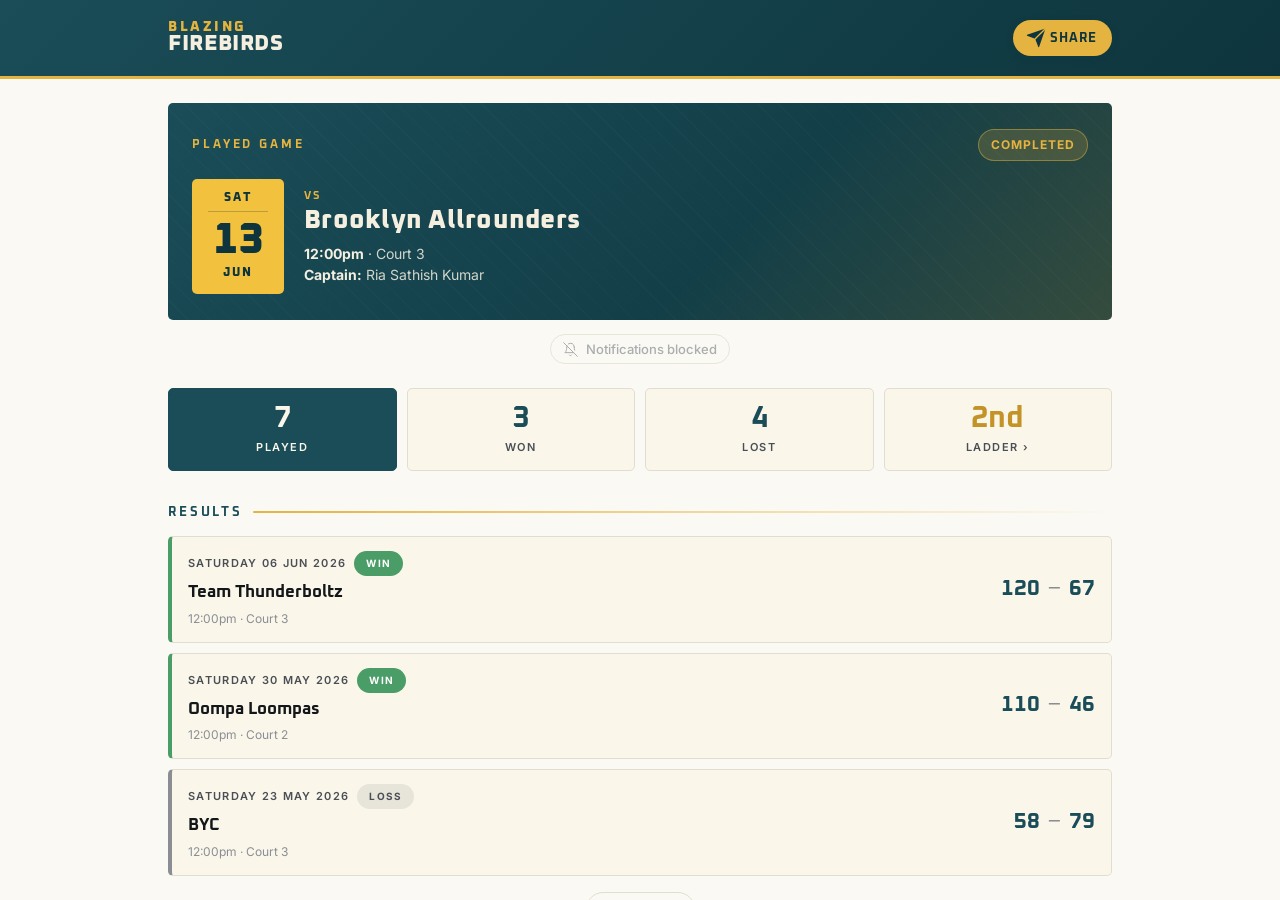
==== index.html @ e267acdd "Sync dashboard (2026-06-10 16:13 NZST)" ====
<!DOCTYPE html>
<html lang="en">
<head>
  <meta charset="UTF-8">
  <meta name="viewport" content="width=device-width, initial-scale=1, viewport-fit=cover">
  <meta name="robots" content="noindex, nofollow">
  <meta name="theme-color" content="#1A4D58">
  <title>Blazing Firebirds</title>

  <!-- PWA -->
  <link rel="manifest" href="manifest.webmanifest">
  <link rel="icon" type="image/svg+xml" href="icon.svg">
  <link rel="apple-touch-icon" href="icon.svg">
  <meta name="apple-mobile-web-app-capable" content="yes">
  <meta name="apple-mobile-web-app-status-bar-style" content="black-translucent">
  <meta name="apple-mobile-web-app-title" content="Firebirds">
  <meta name="mobile-web-app-capable" content="yes">

  <link rel="preconnect" href="https://fonts.googleapis.com">
  <link rel="preconnect" href="https://fonts.gstatic.com" crossorigin>
  <link href="https://fonts.googleapis.com/css2?family=Oxanium:wght@500;600;700;800&family=Inter:wght@400;500;600;700&display=swap" rel="stylesheet">
  <!-- Mark the installed standalone PWA before first paint so style.css can give
       the locked app-shell the full-screen height. Without this the shell stops
       at the iOS home-indicator inset and the body background paints a cream band
       there. iOS never matches @media(display-mode:standalone), so
       navigator.standalone is the reliable signal. -->
  <script>if(navigator.standalone===true||matchMedia('(display-mode: standalone)').matches){document.documentElement.classList.add('pwa-standalone');}</script>
  <link rel="stylesheet" href="style.css">
</head>
<body>
  <header class="header">
    <div class="header__inner">
      <a href="#" class="brand" aria-label="Blazing Firebirds home">
        <span class="brand-text" id="brand-text">
          <span class="brand-text__top">Blazing</span>
          <span class="brand-text__bottom">Firebirds</span>
        </span>
      </a>
      <button type="button" class="share-btn" id="share-btn" aria-label="Share this page" title="Share this page">
        <svg class="share-btn__icon" viewBox="0 0 24 24" aria-hidden="true">
          <path fill="currentColor" d="M14.536 21.686a.5.5 0 0 0 .937-.024l6.5-19a.496.496 0 0 0-.635-.635l-19 6.5a.5.5 0 0 0-.024.937l7.93 3.18a2 2 0 0 1 1.112 1.11z"/>
          <path class="share-btn__crease" d="m21.854 2.147-10.94 10.939"/>
        </svg>
        <span class="share-btn__label">Share</span>
      </button>
    </div>
  </header>

  <div class="scroll-pane">
    <main id="app" class="app">
      <div class="loading">Loading squad data…</div>
    </main>

    <footer class="footer">
      <div class="footer-updated" id="meta-strip" aria-live="polite"></div>
      <p>Data from <a href="https://hutt.spawtz.com/" target="_blank" rel="noopener">Hutt Indoor Sports</a> · Refreshes every 1 hour</p>
      <p class="footer-fineprint">Built by Brandon, Vernon's Dad (Blazing Firebirds). <span class="footer-long">Any feedback, please <a href="mailto:buzzofnz@gmail.com?subject=Blazing%20Firebirds%20App%20Feedback" target="_blank" rel="noopener">email me</a></span><span class="footer-short">Any feedback, please <a href="mailto:buzzofnz@gmail.com?subject=Blazing%20Firebirds%20App%20Feedback" target="_blank" rel="noopener">email me</a></span></p>
    </footer>
  </div>

  <script src="app.js"></script>
  <script>
    if ("serviceWorker" in navigator) {
      window.addEventListener("load", () => {
        navigator.serviceWorker.register("sw.js").catch(console.error);
      });
    }
  </script>
</body>
</html>
---- style.css ----
/* === Blazing Firebirds dashboard ===
   Palette from Vernon's kit: vibrant gold + deep petrol teal + cream.
*/

:root {
  --gold: #E5B340;
  --gold-bright: #F2C13E;
  --gold-deep: #C49327;
  --teal: #1A4D58;
  --teal-deep: #0E353D;
  --teal-soft: #2A6A77;
  --cream: #F5EFE0;
  --cream-warm: #FAF6EA;
  --paper: #FBF9F3;
  --ink: #14171A;
  --ink-soft: #4A4F56;
  --muted: #8A8E94;
  --line: #E1DDD0;
  --red: #C8392E;
  --green: #4A9D67;
  --shadow-sm: 0 1px 2px rgba(14, 53, 61, 0.06), 0 2px 6px rgba(14, 53, 61, 0.04);
  --shadow-md: 0 4px 12px rgba(14, 53, 61, 0.08), 0 12px 28px rgba(14, 53, 61, 0.06);
  --shadow-lg: 0 20px 50px rgba(14, 53, 61, 0.18);
  --radius: 5px;
  --radius-lg: 5px;

  --font-display: "Oxanium", system-ui, -apple-system, sans-serif;
  --font-body: "Inter", system-ui, -apple-system, "Segoe UI", Roboto, sans-serif;
}

* { box-sizing: border-box; }

html, body {
  margin: 0;
  padding: 0;
  height: 100%;
  background: var(--paper);
  color: var(--ink);
  font-family: var(--font-body);
  font-size: 16px;
  line-height: 1.5;
  -webkit-font-smoothing: antialiased;
  text-rendering: optimizeLegibility;
}

/* App-shell: lock the document so it never scrolls or rubber-bands as a whole
   (which is what exposed the background band above the static header / below
   the footer). The header is a fixed flex item; all content lives in
   .scroll-pane, which is the single scroller and bounces nicely at its own
   edges — revealing its own cream background, so nothing peeks past the
   header/footer. Applies to the website, the installed PWA, and the native
   app alike. */
body {
  display: flex;
  flex-direction: column;
  /* Height of the locked app-shell. The two surfaces need DIFFERENT heights and
     no single viewport unit satisfies both — verified on a real iOS standalone
     PWA *and* mobile Safari in the iOS simulator:
       • mobile Safari — the document never scrolls (overflow:hidden), so the
         bottom toolbar never collapses. 100vh/100lvh resolve to the LARGE
         (toolbar-hidden) height and strand the footer behind the toolbar; 100dvh
         is the visible height, so content ends at the toolbar's top edge.
       • installed standalone PWA — a viewport unit (dvh/svh) stops at the
         home-indicator inset, ~34px SHORT of the physical screen. The body then
         paints its OWN background in that uncovered strip → a cream band pinned
         to the bottom that content scrolls under ("the block the same colour as
         the background"). 100vh = the full screen, so content covers the strip
         and the footer's safe-area padding keeps its text above the indicator
         (see the html.pwa-standalone rule below).
     So: 100dvh in a browser, 100vh in the installed PWA. iOS never matches
     @media(display-mode:standalone), so the PWA case is gated by a class a tiny
     <head> script adds from navigator.standalone. height:100% (html,body above)
     is the pre-dvh fallback. */
  height: 100dvh;
  overflow: hidden;
}

/* Installed standalone PWA only: fill the full physical screen so the body's
   background can't paint a band in the home-indicator strip. See body comment. */
html.pwa-standalone body { height: 100vh; }

.scroll-pane {
  flex: 1 1 auto;
  /* Force the flex scroller's minimum size to 0 so it shrinks to the available
     space and scrolls internally. Without this, iOS Safari/WKWebView treats the
     default min-height:auto as min-content, expands the pane to its full content
     height, and body's overflow:hidden clips everything below the fold — exposing
     the cream body background as a "solid block" at the bottom that content
     appears to scroll behind. Desktop Chromium already behaves as if this is 0
     (the overflow→auto-min-0 rule); iOS is inconsistent, so we set it explicitly. */
  min-height: 0;
  overflow-y: auto;
  -webkit-overflow-scrolling: touch;
  background: var(--paper);
}

/* Disable iOS double-tap-to-zoom. Applied to every element because iOS Safari
   doesn't reliably inherit touch-action from html/body — it has to live on
   the element actually being tapped. Pinch-zoom still works. */
*,
*::before,
*::after {
  touch-action: manipulation;
}

a {
  color: inherit;
  text-decoration: none;
}

/* --- Header ---------------------------------------------------------- */

.header {
  flex: 0 0 auto;
  z-index: 10;
  background: linear-gradient(135deg, var(--teal) 0%, var(--teal-deep) 100%);
  color: var(--cream);
  padding: 20px 0;
  /* Extend the teal background up under the iOS status bar / notch when
     installed as a PWA. env() falls back to 0 on browsers that don't
     report a safe area. The horizontal content gutter lives on .header__inner
     so the brand + meta align with the centred .app column; only the notch
     safe-area inset sits on the bar itself. */
  padding-top: calc(20px + env(safe-area-inset-top));
  padding-left: env(safe-area-inset-left);
  padding-right: env(safe-area-inset-right);
  border-bottom: 3px solid var(--gold);
}

/* Constrain the header's content to the same centred column as .app (max-width
   980px + matching 18px gutter) so the brand and meta strip line up vertically
   with the page content instead of stretching to the browser edges. The teal
   bar itself still spans full width. */
.header__inner {
  max-width: 980px;
  margin: 0 auto;
  padding: 0 18px;
  display: flex;
  align-items: center;
  justify-content: space-between;
  gap: 16px;
}

.brand {
  display: flex;
  align-items: center;
  gap: 0;
  color: var(--cream);
  transition: opacity 0.2s ease;
}
.brand:hover { opacity: 0.85; }
/* When the banner has no home target (the leaderboard), it's plain text — drop
   the link affordance. */
.brand--static { cursor: default; }
.brand--static:hover { opacity: 1; }

.brand-text {
  display: flex;
  flex-direction: column;
  line-height: 0.95;
  font-family: var(--font-display);
  font-weight: 800;
  letter-spacing: 0.04em;
}
.brand-text__top {
  font-size: 14px;
  color: var(--gold);
  text-transform: uppercase;
  letter-spacing: 0.18em;
}
.brand-text__bottom {
  font-size: 22px;
  color: var(--cream);
  text-transform: uppercase;
}

/* Site-wide share button — shares whatever page you're currently on. A labelled
   pill (icon + "SHARE") with a solid gold fill + dark teal text/icon so it reads
   unmistakably as a button to tap, standing out against the teal header. */
.share-btn {
  display: inline-flex;
  align-items: center;
  justify-content: center;
  gap: 3px;
  height: 36px;
  flex: 0 0 auto;
  padding: 0 15px 0 12px;
  border-radius: 999px;
  background: var(--gold);
  border: none;
  color: var(--teal-deep);
  font-family: var(--font-display);
  font-size: 13px;
  font-weight: 700;
  text-transform: uppercase;
  letter-spacing: 0.08em;
  cursor: pointer;
  box-shadow: 0 2px 6px rgba(14, 53, 61, 0.28);
  transition: background 0.15s ease, transform 0.1s ease;
  -webkit-tap-highlight-color: transparent;
}
.share-btn:hover { background: var(--gold-bright); }
.share-btn:active { transform: scale(0.96); }
.share-btn:focus-visible { outline: 2px solid var(--cream); outline-offset: 2px; }
.share-btn__icon { width: 22px; height: 22px; flex: 0 0 auto; }
/* The fold crease is the button's gold background showing through the dark plane. */
.share-btn__crease { fill: none; stroke: var(--gold); stroke-width: 1.5; stroke-linecap: round; }
.share-btn__label { line-height: 1; }

/* Transient "Link copied" toast — only used as the Web Share fallback. */
.share-toast {
  position: fixed;
  left: 50%;
  bottom: calc(28px + env(safe-area-inset-bottom));
  transform: translate(-50%, 8px);
  background: var(--teal-deep);
  color: var(--cream);
  font-size: 13px;
  font-weight: 600;
  padding: 9px 16px;
  border-radius: 999px;
  box-shadow: var(--shadow-md);
  opacity: 0;
  pointer-events: none;
  transition: opacity 0.2s ease, transform 0.2s ease;
  z-index: 100;
}
.share-toast--show {
  opacity: 1;
  transform: translate(-50%, 0);
}

/* Offline pill shown inside the footer "updated" line — muted on the light
   footer background (not the cream-on-teal of the old header position). */
.meta-pill {
  display: inline-flex;
  align-items: center;
  gap: 5px;
  padding: 3px 10px 3px 9px;
  border-radius: 999px;
  background: transparent;
  border: 1px solid var(--line);
  color: var(--ink-soft);
  font-size: 12px;
  font-weight: 600;
  letter-spacing: 0.04em;
  line-height: 1;
}
.meta-pill__icon { width: 12px; height: 12px; }

/* --- Main / app shell ----------------------------------------------- */

.app {
  max-width: 980px;
  margin: 0 auto;
  padding: 24px 18px 24px;
}

.loading {
  text-align: center;
  padding: 80px 0;
  color: var(--muted);
}

/* --- Section heading ------------------------------------------------ */

.section {
  margin-top: 32px;
}

.section-title {
  font-family: var(--font-display);
  font-size: 13px;
  font-weight: 700;
  letter-spacing: 0.22em;
  text-transform: uppercase;
  color: var(--teal);
  margin: 0 0 14px;
  display: flex;
  align-items: center;
  gap: 10px;
}
.section-title::after {
  content: "";
  flex: 1;
  height: 2px;
  background: linear-gradient(90deg, var(--gold) 0%, transparent 100%);
  border-radius: 2px;
}

/* --- Next-game hero ------------------------------------------------- */

.hero-link {
  display: block;
  text-decoration: none;
  color: inherit;
  border-radius: var(--radius-lg);
  transition: transform 0.15s ease, box-shadow 0.15s ease;
}
.hero-link:hover {
  transform: translateY(-1px);
  box-shadow: var(--shadow-md);
}
.hero {
  background: linear-gradient(135deg, var(--teal) 0%, var(--teal-deep) 100%);
  color: var(--cream);
  border-radius: var(--radius-lg);
  padding: 26px 24px;
  position: relative;
  overflow: hidden;
}
.upcoming-shell {
  padding: 32px 24px;
  background: var(--cream-warm);
  border: 1px dashed var(--line);
  border-radius: var(--radius);
  text-align: center;
}
.lineup-card {
  display: flex;
  flex-wrap: wrap;
  gap: 18px;
  padding: 14px 18px;
  margin-bottom: 22px;
  background: var(--paper);
  border: 1px solid var(--line);
  border-radius: var(--radius);
}
/* flex-basis sets the column's natural width before sharing remaining space.
 * When 3 cols × 140px + 2 × 18px gap (~456px) won't fit, the last column
 * wraps to a new line — each subsequent narrower viewport step wraps another
 * column down. */
.lineup-card > div {
  flex: 1 1 140px;
  min-width: 0;
}
.lineup-card__label {
  font-size: 10px;
  text-transform: uppercase;
  letter-spacing: 0.14em;
  color: var(--muted);
  font-weight: 700;
  margin-bottom: 4px;
}
.lineup-card__names {
  font-size: 14px;
  color: var(--ink-soft);
}
.upcoming-shell__hint {
  margin: 0;
  color: var(--muted);
  font-size: 14px;
  font-style: italic;
}
.hero::before {
  content: "";
  position: absolute;
  inset: 0;
  background-image:
    linear-gradient(135deg, transparent 60%, rgba(229, 179, 64, 0.18) 100%),
    repeating-linear-gradient(45deg, transparent 0 14px, rgba(245, 239, 224, 0.02) 14px 15px);
  pointer-events: none;
}
.hero__label {
  font-family: var(--font-display);
  font-size: 12px;
  letter-spacing: 0.24em;
  color: var(--gold);
  text-transform: uppercase;
  font-weight: 700;
  position: relative;
}
.hero__date {
  font-family: var(--font-display);
  font-size: 30px;
  font-weight: 700;
  line-height: 1.1;
  margin-bottom: 4px;
  position: relative;
}

/* New asymmetric layout: gold date-tile on the left, opponent + meta on the right */
.hero__topbar {
  display: flex;
  justify-content: space-between;
  align-items: center;
  margin-bottom: 18px;
  position: relative;
}
.hero__pill {
  background: rgba(229, 179, 64, 0.18);
  border: 1px solid rgba(229, 179, 64, 0.45);
  border-radius: 999px;
  padding: 6px 12px;
  font-size: 12px;
  font-weight: 700;
  color: var(--gold);
  letter-spacing: 0.08em;
  text-transform: uppercase;
  white-space: nowrap;
}

/* Active game: solid gold pill with dark text (vs the translucent countdown pill). */
.hero__pill--live {
  background: var(--gold);
  border-color: var(--gold);
  color: var(--ink);
}
.hero__body {
  display: flex;
  align-items: center;
  gap: 20px;
  position: relative;
}
.hero__tile {
  background: var(--gold-bright);
  color: var(--teal-deep);
  border-radius: 5px;
  padding: 10px 16px 12px;
  text-align: center;
  min-width: 92px;
  flex-shrink: 0;
}
.hero__tile-day {
  font-family: var(--font-display);
  font-size: 12px;
  font-weight: 800;
  letter-spacing: 0.18em;
  text-transform: uppercase;
  border-bottom: 1px solid rgba(14, 53, 61, 0.25);
  padding-bottom: 4px;
  margin-bottom: 6px;
}
.hero__tile-num {
  font-family: var(--font-display);
  font-size: 44px;
  font-weight: 800;
  line-height: 1;
}
.hero__tile-mon {
  font-family: var(--font-display);
  font-size: 12px;
  font-weight: 800;
  letter-spacing: 0.18em;
  text-transform: uppercase;
  margin-top: 2px;
}
.hero__info {
  flex: 1;
  min-width: 0;
}
.hero__vs {
  font-family: var(--font-display);
  font-size: 11px;
  font-weight: 700;
  color: var(--gold);
  letter-spacing: 0.22em;
  text-transform: uppercase;
  margin-bottom: 2px;
}
.hero__opp {
  font-family: var(--font-display);
  font-size: 26px;
  font-weight: 800;
  color: var(--cream);
  line-height: 1.1;
  letter-spacing: 0.01em;
  margin-bottom: 8px;
  overflow-wrap: anywhere;
}
.hero__when {
  font-size: 14px;
  color: rgba(245, 239, 224, 0.85);
}
.hero__when strong {
  color: var(--cream);
  font-weight: 700;
}

.hero--empty {
  background: linear-gradient(135deg, #2C3036 0%, #1A1D22 100%);
  color: var(--cream);
  text-align: center;
  padding: 36px 24px;
}
.hero--empty .hero__label { color: var(--muted); }
.hero--empty p { margin: 6px 0 0; color: rgba(245, 239, 224, 0.7); font-size: 14px; }

/* --- Chip row (install + notify, side-by-side on desktop) ---------- */

.chip-row {
  display: flex;
  flex-direction: row;
  justify-content: center;
  align-items: center;
  flex-wrap: wrap;
  gap: 12px;
  margin-top: 14px;
}
.chip-row:empty { display: none; }
.chip-row > .install-chip,
.chip-row > .notify-chip { margin: 0; }

/* --- Notify chip ---------------------------------------------------- */

.notify-chip {
  display: flex;
  align-items: center;
  gap: 8px;
  width: fit-content;
  margin: 12px auto 0;
  padding: 6px 12px;
  background: transparent;
  border: 1px solid var(--line);
  border-radius: 999px;
  font-family: var(--font-body);
  font-size: 13px;
  font-weight: 500;
  color: var(--ink-soft);
  cursor: pointer;
  transition: color 120ms ease, border-color 120ms ease;
  -webkit-tap-highlight-color: transparent;
}
.notify-chip:hover:not(:disabled) {
  color: var(--teal-deep);
  border-color: var(--teal-soft);
}
.notify-chip:disabled { cursor: default; opacity: 0.7; }
.notify-chip[data-state="denied"] { cursor: default; color: var(--muted); }

.notify-chip__icon { display: inline-flex; line-height: 0; }
.notify-chip__icon svg { width: 15px; height: 15px; }
.notify-chip__bell--on { display: none; }
.notify-chip__bell--off { display: block; }
.notify-chip[data-state="on"] .notify-chip__bell--on { display: block; }
.notify-chip[data-state="on"] .notify-chip__bell--off { display: none; }

/* --- Install chip --------------------------------------------------- */

.install-chip {
  display: flex;
  align-items: center;
  gap: 8px;
  width: fit-content;
  margin: 14px auto 0;
  padding: 6px 14px;
  background: var(--teal-deep);
  border: 1px solid var(--teal-deep);
  border-radius: 999px;
  font-family: var(--font-body);
  font-size: 13px;
  font-weight: 600;
  color: var(--cream-warm);
  cursor: pointer;
  transition: transform 120ms ease, box-shadow 120ms ease, background 120ms ease;
  -webkit-tap-highlight-color: transparent;
}
.install-chip:hover:not(:disabled) {
  background: #163e47;
  box-shadow: 0 4px 12px rgba(26, 77, 88, 0.25);
}
.install-chip:active { transform: translateY(1px); }
.install-chip[hidden] { display: none; }
.install-chip__icon { display: inline-flex; line-height: 0; }
.install-chip__icon svg { width: 15px; height: 15px; }

/* --- Install overlay (iOS instructions) ----------------------------- */

/* Background scroll lock is applied via inline body styles in
   showIOSInstallOverlay() — see the comment there for why we sidestep
   the class-based approach. */

.install-overlay {
  position: fixed;
  inset: 0;
  z-index: 100;
  display: flex;
  align-items: center;
  justify-content: center;
  padding: 24px;
  animation: install-overlay-in 180ms ease-out;
}
@keyframes install-overlay-in {
  from { opacity: 0; }
  to   { opacity: 1; }
}
.install-overlay__backdrop {
  position: absolute;
  inset: 0;
  background: rgba(11, 36, 42, 0.62);
  backdrop-filter: blur(2px);
  -webkit-backdrop-filter: blur(2px);
}
.install-overlay__card {
  position: relative;
  width: min(380px, 100%);
  background: var(--cream-warm);
  color: var(--ink);
  border-radius: 14px;
  padding: 22px 22px 24px;
  box-shadow: 0 20px 50px rgba(11, 36, 42, 0.4);
  animation: install-card-in 220ms cubic-bezier(0.2, 0.9, 0.3, 1.1);
}
@keyframes install-card-in {
  from { transform: translateY(12px) scale(0.97); opacity: 0; }
  to   { transform: translateY(0)    scale(1);    opacity: 1; }
}
.install-overlay__close {
  position: absolute;
  top: 8px;
  right: 10px;
  width: 32px;
  height: 32px;
  background: transparent;
  border: 0;
  font-size: 24px;
  line-height: 1;
  color: var(--ink-soft);
  cursor: pointer;
  border-radius: 999px;
  -webkit-tap-highlight-color: transparent;
}
.install-overlay__close:hover { color: var(--ink); }
.install-overlay__title {
  margin: 2px 0 6px;
  font-family: var(--font-display, var(--font-body));
  font-size: 19px;
  font-weight: 700;
  color: var(--teal-deep);
}
.install-overlay__sub {
  margin: 0 0 14px;
  font-size: 13px;
  color: var(--ink-soft);
  line-height: 1.45;
}
.install-overlay__steps {
  list-style: none;
  margin: 0;
  padding: 0;
}
.install-overlay__steps li {
  display: flex;
  align-items: flex-start;
  gap: 10px;
  padding: 8px 0;
  font-size: 14px;
  line-height: 1.5;
}
.install-overlay__num {
  flex-shrink: 0;
  width: 22px;
  height: 22px;
  margin-top: 1px;
  display: inline-flex;
  align-items: center;
  justify-content: center;
  border-radius: 999px;
  background: var(--teal-deep);
  color: var(--cream-warm);
  font-size: 12px;
  font-weight: 700;
}
.install-overlay__inline-icon {
  display: inline-flex;
  vertical-align: middle;
  align-items: center;
  justify-content: center;
  width: 22px;
  height: 22px;
  margin: 0 2px;
  border-radius: 5px;
  background: rgba(26, 77, 88, 0.08);
  color: var(--teal-deep);
  line-height: 0;
}
.install-overlay__inline-icon svg { width: 14px; height: 14px; }
.install-overlay__note {
  margin: 14px 0 0;
  padding: 10px 12px;
  background: rgba(26, 77, 88, 0.06);
  border-radius: 8px;
  font-size: 12.5px;
  line-height: 1.5;
  color: var(--ink-soft);
}
.install-overlay__note-line { display: block; }
.install-overlay__note-line + .install-overlay__note-line { margin-top: 6px; }

/* --- Record strip --------------------------------------------------- */

.record {
  display: grid;
  grid-template-columns: repeat(4, 1fr);
  gap: 10px;
  margin-top: 24px;
}
.record__cell {
  background: var(--cream-warm);
  border: 1px solid var(--line);
  border-radius: var(--radius);
  padding: 14px 12px;
  text-align: center;
  font: inherit;
  color: inherit;
}
button.record__cell {
  cursor: pointer;
  -webkit-tap-highlight-color: transparent;
  transition: background 160ms ease, border-color 160ms ease, transform 120ms ease;
}
button.record__cell:hover:not([data-active="true"]) {
  border-color: var(--teal-soft);
}
button.record__cell:active {
  transform: translateY(1px);
}
button.record__cell[data-active="true"] {
  background: var(--teal);
  border-color: var(--teal);
}
button.record__cell[data-active="true"] .record__num,
button.record__cell[data-active="true"] .record__label {
  color: var(--cream-warm);
}
.record__num, .record__label {
  transition: color 160ms ease;
}
.record__cell--static {
  background: var(--paper);
}
.record__num {
  font-family: var(--font-display);
  font-size: 30px;
  font-weight: 700;
  line-height: 1;
  color: var(--teal);
  font-variant-numeric: tabular-nums;
}
.record__label {
  margin-top: 6px;
  font-size: 11px;
  text-transform: uppercase;
  letter-spacing: 0.14em;
  color: var(--ink-soft);
  font-weight: 600;
}
.record__sub {
  margin-top: 2px;
  font-size: 11px;
  color: var(--muted);
}

/* --- Results cards -------------------------------------------------- */

.results {
  display: grid;
  gap: 10px;
}
.result-card {
  background: var(--cream-warm);
  border: 1px solid var(--line);
  border-left: 4px solid var(--muted);
  border-radius: var(--radius);
  padding: 14px 16px;
  display: grid;
  grid-template-columns: 1fr auto;
  gap: 12px;
  cursor: pointer;
  transition: transform 0.15s ease, box-shadow 0.15s ease;
}
.result-card:hover {
  transform: translateY(-1px);
  box-shadow: var(--shadow-md);
}
.result-card--win { border-left-color: var(--green); }
.result-card--loss { border-left-color: var(--muted); }
.result-card--upcoming { border-left-color: var(--gold); background: #FFF8E7; }

.result-card__date {
  font-size: 11px;
  color: var(--ink-soft);
  text-transform: uppercase;
  letter-spacing: 0.12em;
  font-weight: 600;
}
.result-card__opp {
  font-family: var(--font-display);
  font-weight: 700;
  font-size: 17px;
  color: var(--ink);
  margin-top: 4px;
}
.result-card__meta {
  margin-top: 4px;
  font-size: 12px;
  color: var(--muted);
}
.result-card__score {
  font-family: var(--font-display);
  font-size: 22px;
  font-weight: 700;
  color: var(--teal);
  font-variant-numeric: tabular-nums;
  align-self: center;
  text-align: right;
}
.result-card__score--us { color: var(--teal); }
.result-card__score small { font-size: 12px; color: var(--muted); }
.result-card__score-sep {
  color: var(--muted);
  font-weight: 400;
  margin: 0 8px;
}

.show-more-btn {
  justify-self: center;
  margin-top: 6px;
  padding: 8px 18px;
  background: transparent;
  border: 1px solid var(--line);
  border-radius: 999px;
  font-family: var(--font-body);
  font-size: 13px;
  font-weight: 600;
  color: var(--ink-soft);
  cursor: pointer;
  transition: color 120ms ease, border-color 120ms ease;
  -webkit-tap-highlight-color: transparent;
}
.show-more-btn:hover {
  color: var(--teal-deep);
  border-color: var(--teal-soft);
}
.show-more-btn:active { transform: translateY(1px); }

.badge {
  display: inline-block;
  font-size: 10px;
  font-weight: 700;
  text-transform: uppercase;
  letter-spacing: 0.12em;
  padding: 5px 12px;
  border-radius: 999px;
  margin-left: 8px;
  vertical-align: middle;
}
.detail-header__name .badge {
  padding: 9px 18px 7px;
  font-size: 11px;
  margin-left: 12px;
  line-height: 1;
}
.badge--win { background: var(--green); color: #fff; }
.badge--loss { background: #E7E4DA; color: var(--ink-soft); }
.badge--upcoming { background: var(--gold); color: var(--teal-deep); }
/* Neutral metadata chip (e.g. "Not in Div") — a calm outline so it reads as a
   qualifier beside the Win/Loss verdict, never as a result of its own. */
.badge--neutral {
  background: transparent;
  color: var(--muted);
  border: 1px solid var(--line);
  padding: 4px 11px;
  font-weight: 600;
}

/* --- Squad / player grid ------------------------------------------- */

.squad {
  display: grid;
  grid-template-columns: repeat(auto-fill, minmax(160px, 1fr));
  gap: 12px;
}
.player-card {
  background: var(--cream-warm);
  border: 1px solid var(--line);
  border-radius: var(--radius);
  padding: 16px 14px;
  cursor: pointer;
  display: flex;
  flex-direction: column;
  gap: 10px;
  transition: transform 0.15s ease, box-shadow 0.15s ease, border-color 0.15s ease;
  position: relative;
  overflow: hidden;
}
.player-card:hover {
  transform: translateY(-2px);
  box-shadow: var(--shadow-md);
  border-color: var(--gold);
}
.player-card__avatar {
  width: 48px;
  height: 48px;
  border-radius: 50%;
  background: var(--gold-bright);
  color: var(--teal-deep);
  display: flex;
  align-items: center;
  justify-content: center;
  font-family: var(--font-display);
  font-size: 20px;
  font-weight: 800;
  letter-spacing: 0.01em;
}
.player-card--standin .player-card__avatar {
  background: #A8AAB0;
  color: var(--cream);
  font-size: 16px;
}
.player-card__tag {
  display: inline-block;
  font-family: var(--font-body);
  font-size: 9px;
  font-weight: 600;
  text-transform: uppercase;
  letter-spacing: 0.1em;
  color: var(--muted);
  background: var(--cream);
  padding: 1px 6px;
  border-radius: 999px;
  margin-left: 4px;
  vertical-align: middle;
}
.player-card__name {
  font-family: var(--font-display);
  font-weight: 700;
  font-size: 15px;
  color: var(--ink);
  line-height: 1.15;
}
.player-card__stats {
  display: flex;
  gap: 14px;
  font-size: 12px;
  color: var(--ink-soft);
}
.player-card__stat { display: flex; flex-direction: column; gap: 1px; }
.player-card__stat strong {
  font-family: var(--font-display);
  font-size: 17px;
  color: var(--teal);
  font-variant-numeric: tabular-nums;
  font-weight: 700;
}
.player-card__stat span {
  font-size: 10px;
  text-transform: uppercase;
  letter-spacing: 0.1em;
  color: var(--muted);
}

/* --- Match-page top section (score card + Player of the Day) ------- */

/* Wraps the match-summary and the optional .potd-card. Stacks on mobile
 * (single column) and splits 50/50 on tablet+ with a gap between. When
 * there's no POTD for this game, .match-summary is the lone child and
 * naturally fills the row. */
.match-top {
  display: flex;
  flex-direction: column;
  gap: 16px;
  margin-bottom: 22px;
}
.match-top > .match-summary,
.match-top > .potd-card {
  margin: 0;
}
@media (min-width: 768px) {
  .match-top {
    flex-direction: row;
    align-items: stretch;
  }
  .match-top > * {
    min-width: 0;
  }
  .match-top > .match-summary { flex: 3 1 0; }  /* 60% */
  .match-top > .potd-card     { flex: 2 1 0; }  /* 40% */
}

/* --- Player of the Day card (match page) --------------------------- */

.potd-card {
  display: block;
  background: var(--cream-warm);
  border: 1px solid var(--line);
  border-radius: var(--radius);
  padding: 14px 16px 16px;
  margin: 0 0 22px;
  cursor: pointer;
  position: relative;
  overflow: hidden;
  transition: transform 0.15s ease, box-shadow 0.15s ease, border-color 0.15s ease;
}
.potd-card::before {
  content: "";
  position: absolute;
  left: 0;
  top: 0;
  bottom: 0;
  width: 4px;
  background: linear-gradient(180deg, var(--gold-bright) 0%, var(--gold-deep) 100%);
}
.potd-card:hover {
  transform: translateY(-2px);
  box-shadow: var(--shadow-md);
  border-color: var(--gold);
}
.potd-card__badge {
  font-family: var(--font-display);
  font-size: 10px;
  font-weight: 800;
  letter-spacing: 0.14em;
  text-transform: uppercase;
  color: var(--gold-deep);
  margin-bottom: 15px;
}
.potd-card__body {
  display: flex;
  align-items: flex-start;
  gap: 14px;
}
.potd-card__avatar {
  width: 56px;
  height: 56px;
  flex: 0 0 56px;
  border-radius: 50%;
  background: var(--gold-bright);
  color: var(--teal-deep);
  display: flex;
  align-items: center;
  justify-content: center;
  font-family: var(--font-display);
  font-size: 20px;
  font-weight: 800;
  letter-spacing: 0.01em;
}
.potd-card__info {
  flex: 1 1 auto;
  min-width: 0;
}
.potd-card__name {
  font-family: var(--font-display);
  font-weight: 700;
  font-size: 17px;
  color: var(--ink);
  line-height: 1.15;
  margin-bottom: 10px;
}
.potd-card__group {
  margin-top: 12px;
}
.potd-card__group-label {
  font-family: var(--font-display);
  font-size: 10px;
  font-weight: 700;
  letter-spacing: 0.12em;
  text-transform: uppercase;
  color: var(--gold-deep);
  margin-bottom: 4px;
}
.potd-card__stats {
  display: grid;
  grid-template-columns: repeat(3, minmax(0, 1fr));
  gap: 8px;
}
.potd-card__stat {
  display: flex;
  flex-direction: column;
  gap: 1px;
  min-width: 0;
}
.potd-card__stat strong {
  font-family: var(--font-display);
  font-size: 16px;
  color: var(--teal);
  font-variant-numeric: tabular-nums;
  font-weight: 700;
  line-height: 1.1;
}
.potd-card__stat span {
  font-size: 10px;
  text-transform: uppercase;
  letter-spacing: 0.1em;
  color: var(--muted);
}

/* Match-by-match table: pin the Date column to a width that just fits
 * 'Saturday DD Mon YYYY' so the trophy sits visually balanced between Date
 * text and Opponent text instead of being shoved right by an over-wide
 * Date column. `.table` uses table-layout: fixed, so columns honour their
 * declared widths literally — 1%-shrink-to-content doesn't work here. */
.date-col {
  width: 95px;
  white-space: nowrap;
}
@media (max-width: 480px) {
  .date-col { width: 78px; }
}
/* Centre the numeric stat columns (Runs / Wickets / Given) on the per-player
 * match-by-match table. Other tables (match page batting/bowling) keep the
 * default right-aligned .num treatment. */
.table--player-matches .num,
.table--player-matches .num-h {
  text-align: center;
}
/* Trophy mark in the per-player match-by-match table */
.potd-cell,
.potd-h {
  text-align: center;
  width: 50px;
  padding-left: 0;
  padding-right: 0;
  white-space: nowrap;
  overflow: visible;
}
.trophy {
  width: 25px;
  height: 25px;
  color: #c49327;
  display: inline-block;
  vertical-align: middle;
}

/* --- Drill-down views (player, match) ------------------------------ */

.back {
  font-size: 13px;
  color: var(--teal);
  font-weight: 600;
  display: inline-flex;
  align-items: center;
  gap: 4px;
  margin-bottom: 18px;
  padding: 6px 10px 6px 6px;
  border-radius: 4px;
  transition: background 0.15s ease;
}
.back:hover { background: var(--cream); }

.detail-header {
  display: flex;
  flex-direction: column;
  gap: 14px;
  background: linear-gradient(135deg, var(--teal) 0%, var(--teal-deep) 100%);
  color: var(--cream);
  border-radius: var(--radius-lg);
  padding: 20px 22px;
  margin-bottom: 22px;
}
.detail-header__topbar {
  display: flex;
  align-items: center;
  justify-content: space-between;
  gap: 10px;
}
.detail-header__main {
  display: flex;
  align-items: center;
  gap: 16px;
}
.detail-header__avatar {
  width: 72px;
  height: 72px;
  border-radius: 50%;
  background: var(--gold-bright);
  color: var(--teal-deep);
  display: flex;
  align-items: center;
  justify-content: center;
  font-family: var(--font-display);
  font-size: 30px;
  font-weight: 800;
  flex-shrink: 0;
}
.detail-header__name {
  font-family: var(--font-display);
  font-weight: 800;
  font-size: 28px;
  letter-spacing: 0.01em;
  line-height: 1.05;
}
.detail-header__sub {
  font-size: 13px;
  color: rgba(245, 239, 224, 0.75);
  margin-top: 4px;
}
.detail-header__sub strong {
  color: var(--cream);
  font-weight: 700;
}
/* Personal-best highlight chips inside the dark hero box — clickable, each
   links to the game it happened in. Value bold, unit/descriptor lighter. */
.hl-row {
  display: flex;
  flex-direction: column;
  gap: 10px;
}
/* Desktop: player details on the left, the stacked highlight chips on the right. */
.detail-header--player {
  flex-direction: row;
  align-items: center;
  gap: 20px;
}
.detail-header--player .detail-header__main { flex: 1 1 auto; min-width: 0; }
.detail-header--player .hl-row { flex: 0 0 45%; }
.hl {
  flex: 0 0 auto;
  position: relative;
  display: flex;
  flex-direction: column;
  gap: 1px;
  background: rgba(245, 239, 224, 0.07);
  border: 1px solid rgba(245, 239, 224, 0.16);
  border-radius: 9px;
  padding: 10px 12px 11px;
  color: var(--cream);
  text-decoration: none;
  transition: background 0.15s ease, border-color 0.15s ease, transform 0.15s ease;
}
.hl:hover {
  background: rgba(245, 239, 224, 0.13);
  border-color: var(--gold);
  transform: translateY(-1px);
}
.hl__chev {
  position: absolute;
  top: 9px;
  right: 11px;
  font-size: 17px;
  color: rgba(245, 239, 224, 0.5);
}
.hl__label {
  font-family: var(--font-display);
  font-size: 10px;
  font-weight: 700;
  letter-spacing: 0.12em;
  text-transform: uppercase;
  color: var(--gold-bright);
}
.hl__val {
  font-family: var(--font-display);
  font-size: 23px;
  font-weight: 800;
  line-height: 1.1;
  font-variant-numeric: tabular-nums;
}
.hl__unit {
  font-family: var(--font-body);
  font-size: 12.5px;
  font-weight: 500;
  color: rgba(245, 239, 224, 0.72);
}
.hl__ctx {
  font-size: 11px;
  color: rgba(245, 239, 224, 0.72);
}

.stat-grid {
  display: grid;
  grid-template-columns: repeat(auto-fit, minmax(110px, 1fr));
  gap: 10px;
  margin-bottom: 22px;
}
.stat-grid__cell {
  background: var(--cream-warm);
  border: 1px solid var(--line);
  border-radius: var(--radius);
  padding: 14px;
  text-align: center;
}
.stat-grid__num {
  font-family: var(--font-display);
  font-size: 26px;
  font-weight: 700;
  color: var(--teal);
  line-height: 1;
  font-variant-numeric: tabular-nums;
}
.stat-grid__label {
  margin-top: 4px;
  font-size: 11px;
  text-transform: uppercase;
  letter-spacing: 0.12em;
  color: var(--ink-soft);
  font-weight: 600;
}
.stat-grid__sub {
  font-size: 10px;
  color: var(--muted);
  margin-top: 2px;
}

.subhead {
  font-family: var(--font-display);
  font-size: 14px;
  font-weight: 700;
  text-transform: uppercase;
  letter-spacing: 0.14em;
  color: var(--teal);
  margin: 22px 0 10px;
}

/* --- Tables --------------------------------------------------------- */

.table-card {
  background: var(--cream-warm);
  border: 1px solid var(--line);
  border-radius: var(--radius);
  overflow: hidden;
}
.table {
  width: 100%;
  border-collapse: collapse;
  font-size: 13px;
  table-layout: fixed;
}
.table th {
  background: var(--cream);
  color: var(--teal);
  font-family: var(--font-display);
  font-weight: 700;
  font-size: 11px;
  letter-spacing: 0.12em;
  text-transform: uppercase;
  padding: 10px 12px;
  text-align: left;
}
.table td {
  padding: 10px 12px;
  border-top: 1px solid var(--line);
  color: var(--ink);
  font-variant-numeric: tabular-nums;
  overflow: hidden;
  text-overflow: ellipsis;
}
.table td:first-child, .table th:first-child { text-align: left; }
.table .num, .table .num-h {
  text-align: center;
  width: 100px;
  padding-left: 24px;
}
.table .num:last-child,
.table .num-h:last-child {
  width: 150px;
  padding-right: 50px;
}
.table tr.player-row { cursor: pointer; }
.table tr.player-row:hover td { background: var(--cream); }

/* Indoor cricket bats in pairs — each partnership gets a banner row showing
   the pair number and their combined runs. */
.table--partnerships .partnership-header td {
  background: #e1d3ab;
  color: var(--teal-deep);
  padding: 10px 14px 9px;
  border-top: none;
  border-bottom: none;
  font-family: var(--font-display);
  font-size: 10px;
  font-weight: 700;
  text-transform: uppercase;
  letter-spacing: 0.22em;
}
.table--partnerships .partnership-header + tr td {
  border-top: none;
}
.partnership-inner {
  display: flex;
  align-items: center;
  justify-content: space-between;
  gap: 12px;
}
.partnership-tag {
  color: var(--teal-deep);
}
.partnership-runs {
  display: inline-flex;
  align-items: center;
  gap: 6px;
}
.partnership-runs__num {
  color: var(--teal-deep);
  font-size: 16px;
  font-weight: 800;
  letter-spacing: 0;
}
.partnership-runs__label {
  color: rgba(14, 53, 61, 0.65);
  font-size: 10px;
  font-weight: 600;
}

/* --- Match view ----------------------------------------------------- */

/* Two stacked team rows with a "vs" pill on the divider, crest on the left,
   score on the right, result text underneath. Inspired by the cricket
   scorecard idiom — works the same on mobile and desktop. */
.match-summary {
  background: var(--cream-warm);
  border: 1px solid var(--line);
  border-radius: var(--radius);
  margin-bottom: 22px;
  overflow: hidden;
}
.match-summary__row {
  display: flex;
  align-items: center;
  gap: 16px;
  padding: 18px 22px;
}
.match-summary__crest {
  width: 42px;
  height: 42px;
  border-radius: 50%;
  background: var(--cream);
  color: var(--ink-soft);
  display: flex;
  align-items: center;
  justify-content: center;
  font-family: var(--font-display);
  font-size: 18px;
  font-weight: 800;
  flex-shrink: 0;
}
.match-summary__crest--us {
  background: var(--gold-bright);
}
.match-summary__crest svg {
  width: 28px;
  height: 28px;
}
.match-summary__name {
  flex: 1;
  font-family: var(--font-display);
  font-size: 18px;
  font-weight: 700;
  color: var(--ink);
  line-height: 1.2;
  min-width: 0;
}
.match-summary__score {
  font-family: var(--font-display);
  font-size: 32px;
  font-weight: 800;
  color: var(--teal-deep);
  font-variant-numeric: tabular-nums;
  line-height: 1;
}
.match-summary__row--lost .match-summary__name,
.match-summary__row--lost .match-summary__score {
  color: var(--muted);
  font-weight: 600;
}
.match-summary__divider {
  position: relative;
  height: 1px;
  background: var(--line);
  margin: 0 22px;
}
.match-summary__vs {
  position: absolute;
  left: 50%;
  top: 50%;
  transform: translate(-50%, -50%);
  background: var(--cream-warm);
  color: var(--muted);
  font-family: var(--font-display);
  font-size: 10px;
  font-weight: 700;
  letter-spacing: 0.18em;
  text-transform: uppercase;
  padding: 5px 12px;
  border-radius: 999px;
  border: 1px solid var(--line);
}
.match-summary__result {
  padding: 14px 22px 18px;
  border-top: 1px solid var(--line);
  background: var(--cream);
  color: var(--ink-soft);
  font-size: 13px;
  font-weight: 500;
}

/* --- Responsive ----------------------------------------------------- */

@media (max-width: 600px) {
  .app { padding: 16px 14px 20px; }
  .header__inner { padding: 0 14px; }
  .hero { padding: 22px 18px; border-radius: 5px; }
  .hero__date { font-size: 24px; }
  .hero__opp { font-size: 22px; }
  .hero__tile { min-width: 78px; padding: 8px 12px 10px; }
  .hero__tile-num { font-size: 36px; }
  .hero__body { gap: 14px; }
  .chip-row { flex-direction: column; gap: 10px; }
  .record { grid-template-columns: repeat(2, 1fr); }
  .record__num { font-size: 26px; }
  .detail-header {
    padding: 16px;
    gap: 12px;
    position: relative;
  }
  .detail-header:has(.badge) {
    padding-right: 90px;
  }
  .detail-header__avatar { width: 52px; height: 52px; font-size: 20px; }
  .detail-header__name { font-size: 22px; }
  /* Player hero: avatar beside name on desktop (via __main), stacked on mobile. */
  .detail-header--player { flex-direction: column; align-items: stretch; gap: 18px; }
  .detail-header--player .detail-header__main { flex-direction: column; align-items: flex-start; gap: 12px; }
  .detail-header--player .hl-row { flex: 0 0 auto; }
  .detail-header__name .badge {
    position: absolute;
    top: 14px;
    right: 14px;
    margin-left: 0;
  }
  .match-summary__row { padding: 14px 16px; gap: 12px; }
  .match-summary__crest { width: 36px; height: 36px; font-size: 16px; }
  .match-summary__crest svg { width: 24px; height: 24px; }
  .match-summary__name { font-size: 16px; }
  .match-summary__score { font-size: 28px; }
  .match-summary__divider { margin: 0 16px; }
  .match-summary__result { padding: 12px 16px 16px; font-size: 12px; }
  .table { font-size: 12px; }
  .table th, .table td { padding: 8px 10px; }
  .table .num, .table .num-h {
    width: 56px;
    padding-left: 10px;
  }
  .table .num:last-child,
  .table .num-h:last-child {
    width: 80px;
    padding-right: 20px;
  }
}

/* Player match-by-match — Date · 🏆 · Opponent · R · SR · W · ER, echoing the
   fixture-day scorecard conventions (abbreviated headers + the same tooltips).
   Auto layout so the four stat columns size to content and the opponent takes
   the rest (wrapping to max 2 lines when long); the year drops off the date on
   mobile so all four stats fit. */
.table.table--player-matches { table-layout: auto; }
.table--player-matches th {
  overflow: hidden;
  text-overflow: ellipsis;
  white-space: nowrap;
}
/* Keep the cell a real table-cell (so it fills the row height); clamp the name
   on an inner span — -webkit-box on the <td> itself breaks table-cell layout. */
.table--player-matches td.opp { white-space: normal; }
.table--player-matches .opp-text {
  display: -webkit-box;
  -webkit-line-clamp: 2;
  -webkit-box-orient: vertical;
  overflow: hidden;
  line-height: 1.2;
}
.table.table--player-matches .num,
.table.table--player-matches .num-h { width: auto; padding-left: 8px; padding-right: 8px; }
@media (max-width: 480px) {
  .table--player-matches .date-col { width: 64px; }
  .table--player-matches .yr { display: none; }
  .table--player-matches .potd-cell,
  .table--player-matches .potd-h { width: 28px; }
  .table.table--player-matches .num,
  .table.table--player-matches .num-h { padding-left: 5px; padding-right: 5px; }
}

/* Match scorecard — dense stat tables. Narrow numeric columns so the full set
   (batting R/B/4+/6+/SR, bowling W/R/WD/NB/ER) fits on desktop; on
   mobile the .dk-only columns are hidden for a curated view (batting R/B/SR,
   bowling W/R/ER). */
/* Mobile/base: auto layout so hidden (dk-only) columns + the colspan
   partnership banners collapse cleanly instead of reserving empty width. */
.table.table--scorecard { table-layout: auto; }
.table.table--scorecard .num,
.table.table--scorecard .num-h { width: auto; padding-left: 8px; padding-right: 8px; }
@media (max-width: 480px) {
  .table--scorecard .dk-only { display: none; }
  .table.table--scorecard .num,
  .table.table--scorecard .num-h { padding-left: 5px; padding-right: 5px; }
}
/* Desktop: a fixed geometry so every scorecard table (Firebirds + opposition,
   batting + bowling) shares identical column widths and lines up perfectly —
   no more one table coming out skinnier than another. The five stat columns
   are a narrow, uniform 68px (matching the player page's match-by-match
   columns); the name column takes the remaining width, like the Opponent
   column there. */
@media (min-width: 481px) {
  .table.table--scorecard { table-layout: fixed; }
  .table.table--scorecard th:first-child { width: auto; }
  .table.table--scorecard .num,
  .table.table--scorecard .num-h { width: 68px; }
}

/* --- Tooltips ------------------------------------------------------- */
/* Custom tooltip for [data-tip] headers — replaces the slow, unstyled native
   title. The JS appends one .fb-tip to <body> (fixed position) so it never
   clips against the table-card's overflow:hidden. */
[data-tip] { cursor: pointer; }
.fb-tip {
  position: fixed;
  z-index: 1000;
  max-width: 220px;
  padding: 7px 11px;
  border-radius: 8px;
  background: var(--teal-deep);
  color: var(--cream);
  font-family: var(--font-body);
  font-size: 12px;
  font-weight: 500;
  line-height: 1.35;
  letter-spacing: 0.005em;
  text-align: left;
  text-transform: none;
  box-shadow: 0 8px 22px rgba(14, 53, 61, 0.30), 0 1px 3px rgba(14, 53, 61, 0.22);
  pointer-events: none;
  opacity: 0;
  transform: translateY(-4px);
  transition: opacity 130ms ease, transform 130ms ease;
}
.fb-tip.is-visible { opacity: 1; transform: translateY(0); }
/* upward arrow, centred on the target via the --tip-arrow offset */
.fb-tip::before {
  content: "";
  position: absolute;
  bottom: 100%;
  left: var(--tip-arrow, 50%);
  transform: translateX(-50%);
  border: 5px solid transparent;
  border-bottom-color: var(--teal-deep);
}

/* --- Footer --------------------------------------------------------- */

.footer {
  text-align: center;
  padding: 10px 16px 24px;
  /* Clear the iOS home indicator when running edge-to-edge (native app / PWA).
     env() falls back to 0 in browsers without a safe area, so the website is
     unaffected. */
  padding-bottom: calc(24px + env(safe-area-inset-bottom));
  color: var(--muted);
  font-size: 13px;
}
.footer a { color: var(--teal); font-weight: 600; }
.footer a:hover { text-decoration: underline; }
.footer-short { display: none; }
@media (max-width: 480px) {
  .footer-long { display: none; }
  .footer-short { display: inline; }
}
.footer p { margin: 0; }
.footer p + p { margin-top: 4px; }

/* "Updated X ago" — moved here from the header. First line of the footer,
   centred, a touch more prominent than the fine print, with room around it so
   the data-freshness is clearly its own statement. */
.footer-updated {
  color: var(--ink-soft);
  font-size: 13px;
  font-weight: 600;
  font-variant-numeric: tabular-nums;
  padding: 6px 0 18px;
}
.footer-fineprint {
  margin-top: 4px;
  color: var(--muted);
  font-size: 13px;
}

/* --- Ladder / leaderboard ------------------------------------------ */

/* Home record card: the 4th cell is an <a> linking to the leaderboard. */
a.record__cell--link {
  display: block;
  text-decoration: none;
  cursor: pointer;
  -webkit-tap-highlight-color: transparent;
  transition: background 160ms ease, border-color 160ms ease, transform 120ms ease;
}
a.record__cell--link:hover { border-color: var(--teal-soft); }
a.record__cell--link:active { transform: translateY(1px); }
a.record__cell--link .record__num { color: var(--gold-deep); }

/* Leaderboard table — auto layout (10 columns), tighter than the default. */
.table.table--ladder { table-layout: auto; }
.table.table--ladder .num,
.table.table--ladder .num-h {
  width: auto;
  padding-left: 10px;
  padding-right: 10px;
}
.table--ladder .ladder-pos { font-weight: 700; color: var(--teal); width: 1%; }
.table--ladder .ladder-pts,
.table--ladder .num-h:last-child { font-weight: 700; }
.table--ladder .ladder-pts { color: var(--gold-deep); }
.table--ladder .ladder-team,
.table--ladder .ladder-team-h {
  text-align: left;
  white-space: nowrap;
  overflow: hidden;
  text-overflow: ellipsis;
}
.table--ladder .ladder-team { font-weight: 600; color: var(--teal-deep); }

/* Each ladder row is a whole-row link to a team page, so give the cells extra
   vertical padding for a comfortable tap target — bigger again on mobile, where
   rows are tapped rather than clicked. */
.table.table--ladder td { padding-top: 15px; padding-bottom: 15px; }

/* Larger, more legible leaderboard text (the base 12px on mobile was too small
   for older readers). */
.table.table--ladder { font-size: 16px; }
.table.table--ladder th { font-size: 12px; }

@media (max-width: 560px) {
  .table--ladder .dk-only { display: none; }
  .table.table--ladder td { padding-top: 19px; padding-bottom: 19px; }
}

/* --- Division team pages (Phase 2) --------------------------------- */

/* Leaderboard rows are whole-row tap targets (no inline text links) — matches
   the result-card / player-row pattern. Every row links to its team page. */
.table--ladder tbody tr.ladder-row:not([data-target-hash=""]) { cursor: pointer; }
.table--ladder tbody tr.ladder-row:not([data-target-hash=""]):hover td { background: var(--cream); }

.empty-note {
  color: var(--muted);
  font-size: 14px;
  padding: 8px 2px;
}

/* Qualifier above an out-of-division team's stat tables, styled as a centered
   divider: the label sits between two hairlines that run to the full width, so
   it reads as one ruled line broken by the text in the middle. Subtle but
   intentional; heads the greyed-out (inactive) block below it. */
.match-note {
  display: flex;
  align-items: center;
  gap: 16px;
  margin: 40px 0 20px;
  color: var(--muted);
  font-family: var(--font-display);
  font-size: 11px;
  font-weight: 700;
  text-transform: uppercase;
  letter-spacing: 0.16em;
}
.match-note::before,
.match-note::after {
  content: "";
  flex: 1;
  height: 1px;
  background: var(--line);
}
.match-note + .subhead { margin-top: 0; }

/* An out-of-division team's batting/bowling tables (and their titles) render
   "inactive": every gold/teal/cream accent drops to a neutral grey so it's
   clear the team isn't in the division and its rows aren't tappable — while
   each stat stays fully legible. Visual hierarchy is preserved purely through
   shades of grey (band darker than header, header darker than card). */
.match-inactive .subhead { color: var(--muted); }
.match-inactive .table-card { background: #f1f1ef; border-color: #dcdcd8; }
.match-inactive .table th { background: #e7e7e4; color: var(--muted); }
.match-inactive .table td { color: var(--ink-soft); border-top-color: #e4e4e1; }
.match-inactive .table--partnerships .partnership-header td { background: #dadad6; color: var(--ink-soft); }
.match-inactive .partnership-tag,
.match-inactive .partnership-runs__num { color: var(--ink-soft); }
.match-inactive .partnership-runs__label { color: var(--muted); }
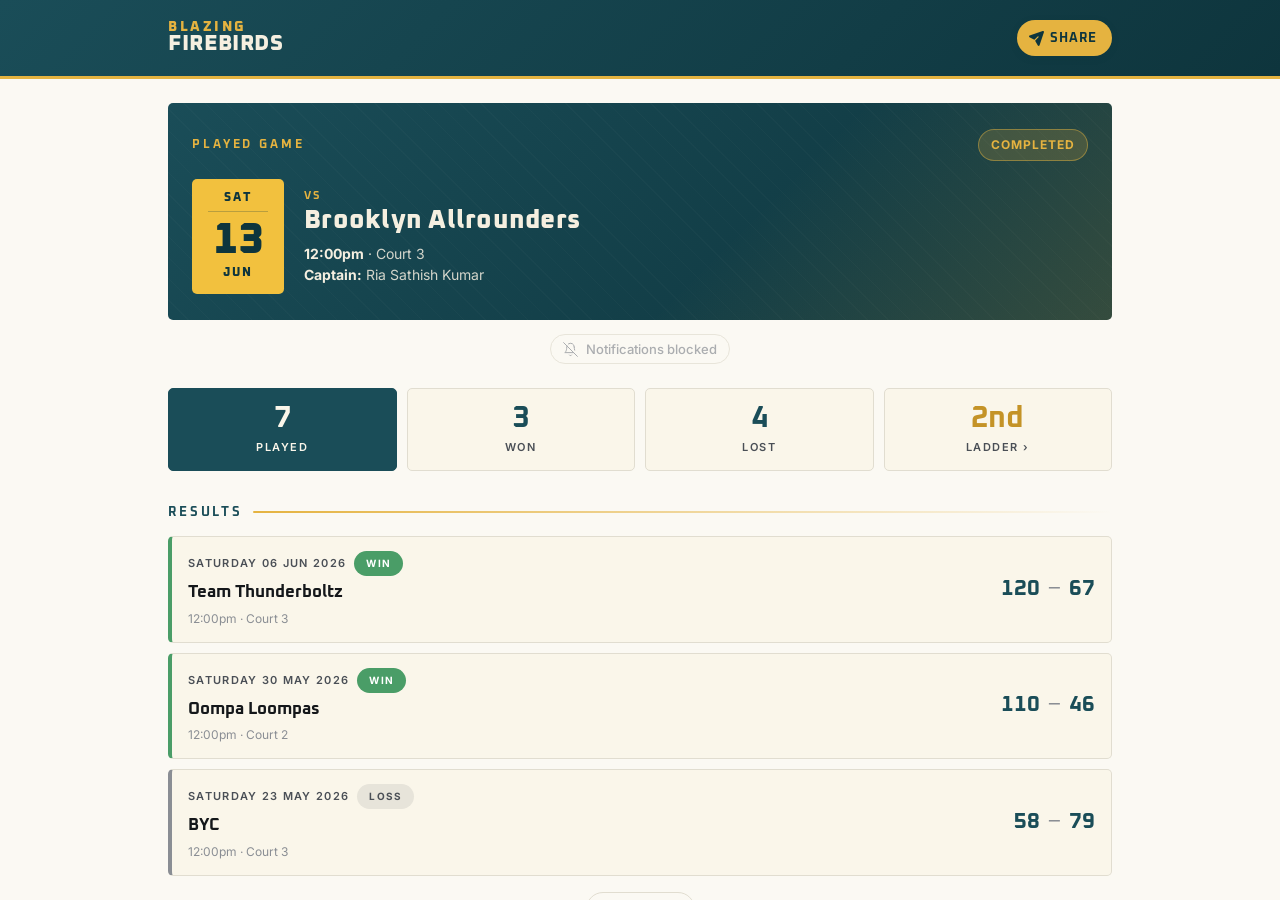
==== commit 83d78b32: "Sync dashboard (2026-06-10 17:49 NZST)" ====
--- a/index.html
+++ b/index.html
@@ -5,15 +5,27 @@
   <meta name="viewport" content="width=device-width, initial-scale=1, viewport-fit=cover">
   <meta name="robots" content="noindex, nofollow">
   <meta name="theme-color" content="#1A4D58">
-  <title>Blazing Firebirds</title>
+  <title>Beamer</title>
 
   <!-- PWA -->
   <link rel="manifest" href="manifest.webmanifest">
+  <script>
+    /* When opened via a shared install link (?team=… / ?view=standings), point
+       the manifest at the matching per-context file BEFORE the browser reads it,
+       so "Add to Home Screen" installs an icon that opens to that team /
+       leaderboard. app.js keeps the manifest in sync during in-app navigation. */
+    (function () {
+      var p = new URLSearchParams(location.search), t = p.get("team"), v = p.get("view"), href = null;
+      if (t && /^\d+$/.test(t)) href = "manifest-team-" + t + ".webmanifest";
+      else if (v === "standings") href = "manifest-standings.webmanifest";
+      if (href) { var l = document.querySelector('link[rel="manifest"]'); if (l) l.setAttribute("href", href); }
+    })();
+  </script>
   <link rel="icon" type="image/svg+xml" href="icon.svg">
   <link rel="apple-touch-icon" href="icon.svg">
   <meta name="apple-mobile-web-app-capable" content="yes">
   <meta name="apple-mobile-web-app-status-bar-style" content="black-translucent">
-  <meta name="apple-mobile-web-app-title" content="Firebirds">
+  <meta name="apple-mobile-web-app-title" content="Beamer">
   <meta name="mobile-web-app-capable" content="yes">
 
   <link rel="preconnect" href="https://fonts.googleapis.com">
@@ -37,9 +49,8 @@
         </span>
       </a>
       <button type="button" class="share-btn" id="share-btn" aria-label="Share this page" title="Share this page">
-        <svg class="share-btn__icon" viewBox="0 0 24 24" aria-hidden="true">
-          <path fill="currentColor" d="M14.536 21.686a.5.5 0 0 0 .937-.024l6.5-19a.496.496 0 0 0-.635-.635l-19 6.5a.5.5 0 0 0-.024.937l7.93 3.18a2 2 0 0 1 1.112 1.11z"/>
-          <path class="share-btn__crease" d="m21.854 2.147-10.94 10.939"/>
+        <svg class="share-btn__icon" viewBox="0 0 110 110" fill="currentColor" aria-hidden="true">
+          <path d="M100.576 0.371223C106.049 -1.45252 111.254 3.75314 109.43 9.22525L77.5008 105.014C75.5784 110.782 67.7227 111.525 64.7522 106.221L44.8275 70.6406L69.3146 46.1536C70.8767 44.5915 70.8767 42.0589 69.3146 40.4968C67.7524 38.935 65.2197 38.9348 63.6577 40.4968L39.1734 64.981L3.58057 45.0495C-1.7238 42.079 -0.979866 34.2233 4.78762 32.3008L100.576 0.371223Z"/>
         </svg>
         <span class="share-btn__label">Share</span>
       </button>
--- a/style.css
+++ b/style.css
@@ -181,7 +181,7 @@
   display: inline-flex;
   align-items: center;
   justify-content: center;
-  gap: 3px;
+  gap: 6px;
   height: 36px;
   flex: 0 0 auto;
   padding: 0 15px 0 12px;
@@ -202,9 +202,7 @@
 .share-btn:hover { background: var(--gold-bright); }
 .share-btn:active { transform: scale(0.96); }
 .share-btn:focus-visible { outline: 2px solid var(--cream); outline-offset: 2px; }
-.share-btn__icon { width: 22px; height: 22px; flex: 0 0 auto; }
-/* The fold crease is the button's gold background showing through the dark plane. */
-.share-btn__crease { fill: none; stroke: var(--gold); stroke-width: 1.5; stroke-linecap: round; }
+.share-btn__icon { width: 15px; height: 15px; flex: 0 0 auto; }
 .share-btn__label { line-height: 1; }
 
 /* Transient "Link copied" toast — only used as the Web Share fallback. */
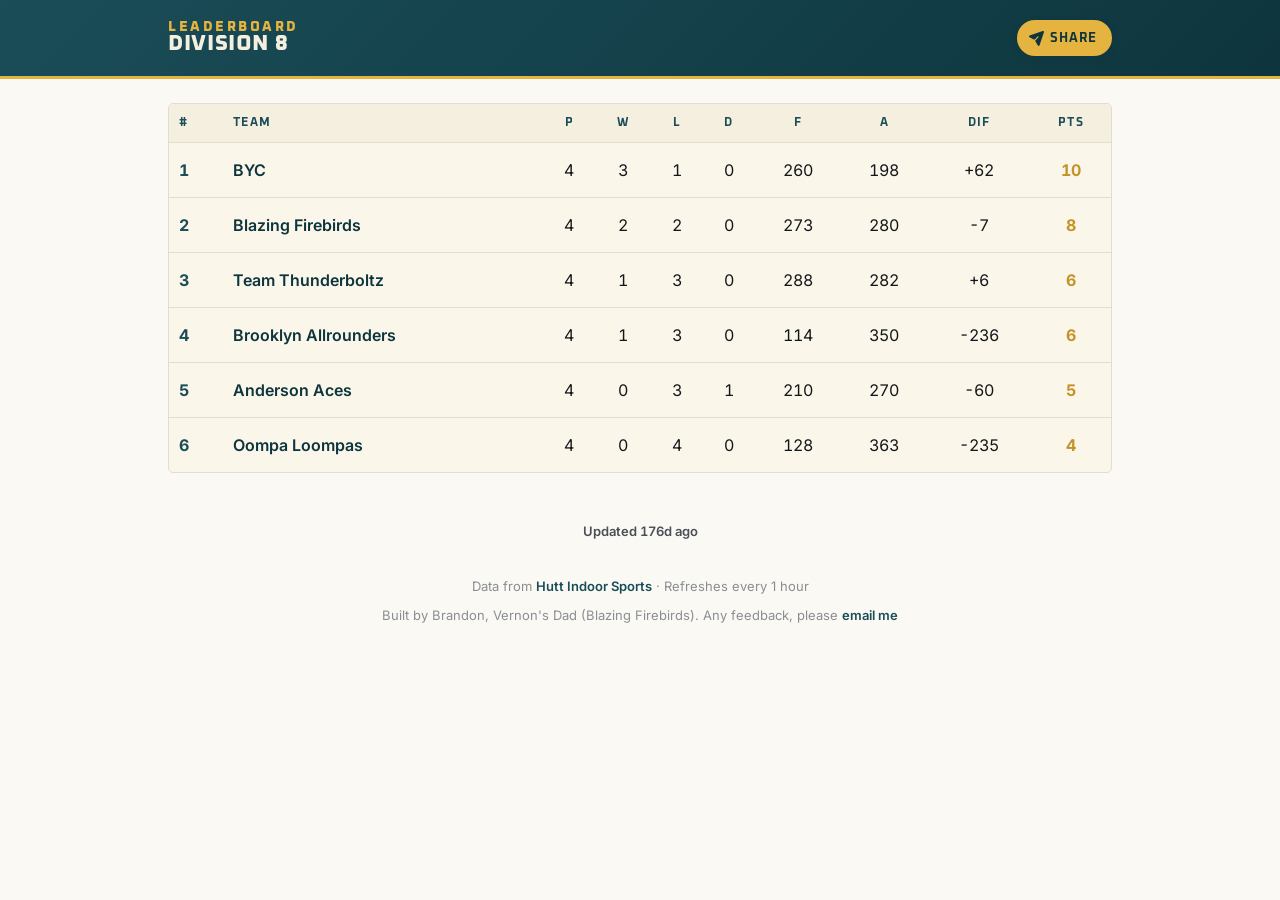
==== commit e37df6bc: "Sync dashboard (2026-06-12 21:19 NZST)" ====
--- a/index.html
+++ b/index.html
@@ -5,44 +5,100 @@
   <meta name="viewport" content="width=device-width, initial-scale=1, viewport-fit=cover">
   <meta name="robots" content="noindex, nofollow">
   <meta name="theme-color" content="#1A4D58">
-  <title>Beamer</title>
+  <title>Yorker</title>
+
+  <!-- Google Analytics (GA4). Async; the inline stub queues gtag() calls in
+       dataLayer, so calls made before the script arrives (or when an
+       ad-blocker eats it) are safe no-ops. send_page_view is OFF — the hash
+       router in app.js sends a virtual page_view per route instead, so GA
+       sees clean per-screen paths (/standings, /player/vernon, /match/12345)
+       rather than one undifferentiated index.html entry. -->
+  <script async src="https://www.googletagmanager.com/gtag/js?id=G-W41MB519P8"></script>
+  <script>
+    window.dataLayer = window.dataLayer || [];
+    function gtag(){dataLayer.push(arguments);}
+    gtag('js', new Date());
+    gtag('config', 'G-W41MB519P8', { send_page_view: false });
+  </script>
+
+  <!-- Link-preview card. Read by iMessage / WhatsApp / Slack / etc., which
+       fetch the base URL only: they ignore the #hash and don't run our JS, so
+       this is ONE static card shared by every link. The page-specific title
+       (player name, "Team A vs Team B", etc.) travels in the share text that
+       app.js sets when the share button is tapped. -->
+  <meta property="og:type" content="website">
+  <meta property="og:site_name" content="Yorker">
+  <meta property="og:title" content="Yorker — Indoor Cricket">
+  <meta property="og:description" content="Live fixtures, results, the Division 8 ladder and player stats — Hutt Indoor Sports.">
+  <meta property="og:image" content="https://yorker.app/og-image.png">
+  <meta property="og:image:width" content="1200">
+  <meta property="og:image:height" content="1200">
+  <meta property="og:image:alt" content="Yorker — a gold cricket ball on a teal tile">
+  <meta property="og:url" content="https://yorker.app/">
+  <meta name="twitter:card" content="summary">
+  <meta name="twitter:title" content="Yorker — Indoor Cricket">
+  <meta name="twitter:description" content="Live fixtures, results, the Division 8 ladder and player stats — Hutt Indoor Sports.">
+  <meta name="twitter:image" content="https://yorker.app/og-image.png">
 
   <!-- PWA -->
   <link rel="manifest" href="manifest.webmanifest">
-  <script>
-    /* When opened via a shared install link (?team=… / ?view=standings), point
-       the manifest at the matching per-context file BEFORE the browser reads it,
-       so "Add to Home Screen" installs an icon that opens to that team /
-       leaderboard. app.js keeps the manifest in sync during in-app navigation. */
-    (function () {
-      var p = new URLSearchParams(location.search), t = p.get("team"), v = p.get("view"), href = null;
-      if (t && /^\d+$/.test(t)) href = "manifest-team-" + t + ".webmanifest";
-      else if (v === "standings") href = "manifest-standings.webmanifest";
-      if (href) { var l = document.querySelector('link[rel="manifest"]'); if (l) l.setAttribute("href", href); }
-    })();
-  </script>
   <link rel="icon" type="image/svg+xml" href="icon.svg">
   <link rel="apple-touch-icon" href="icon.svg">
   <meta name="apple-mobile-web-app-capable" content="yes">
   <meta name="apple-mobile-web-app-status-bar-style" content="black-translucent">
-  <meta name="apple-mobile-web-app-title" content="Beamer">
+  <meta name="apple-mobile-web-app-title" content="Yorker">
   <meta name="mobile-web-app-capable" content="yes">
+
+  <!-- iOS PWA launch screens: a centred gold ball on brand teal (matching the
+       app icon) so the installed app's launch screen is branded instead of a
+       blank white frame. One PNG per iPhone resolution (portrait); generated by
+       assets/gen-splash.js. -->
+  <link rel="apple-touch-startup-image" media="(device-width: 375px) and (device-height: 667px) and (-webkit-device-pixel-ratio: 2) and (orientation: portrait)" href="splash/apple-splash-750-1334.png">
+  <link rel="apple-touch-startup-image" media="(device-width: 414px) and (device-height: 736px) and (-webkit-device-pixel-ratio: 3) and (orientation: portrait)" href="splash/apple-splash-1242-2208.png">
+  <link rel="apple-touch-startup-image" media="(device-width: 375px) and (device-height: 812px) and (-webkit-device-pixel-ratio: 3) and (orientation: portrait)" href="splash/apple-splash-1125-2436.png">
+  <link rel="apple-touch-startup-image" media="(device-width: 414px) and (device-height: 896px) and (-webkit-device-pixel-ratio: 2) and (orientation: portrait)" href="splash/apple-splash-828-1792.png">
+  <link rel="apple-touch-startup-image" media="(device-width: 414px) and (device-height: 896px) and (-webkit-device-pixel-ratio: 3) and (orientation: portrait)" href="splash/apple-splash-1242-2688.png">
+  <link rel="apple-touch-startup-image" media="(device-width: 390px) and (device-height: 844px) and (-webkit-device-pixel-ratio: 3) and (orientation: portrait)" href="splash/apple-splash-1170-2532.png">
+  <link rel="apple-touch-startup-image" media="(device-width: 428px) and (device-height: 926px) and (-webkit-device-pixel-ratio: 3) and (orientation: portrait)" href="splash/apple-splash-1284-2778.png">
+  <link rel="apple-touch-startup-image" media="(device-width: 393px) and (device-height: 852px) and (-webkit-device-pixel-ratio: 3) and (orientation: portrait)" href="splash/apple-splash-1179-2556.png">
+  <link rel="apple-touch-startup-image" media="(device-width: 430px) and (device-height: 932px) and (-webkit-device-pixel-ratio: 3) and (orientation: portrait)" href="splash/apple-splash-1290-2796.png">
+  <link rel="apple-touch-startup-image" media="(device-width: 402px) and (device-height: 874px) and (-webkit-device-pixel-ratio: 3) and (orientation: portrait)" href="splash/apple-splash-1206-2622.png">
+  <link rel="apple-touch-startup-image" media="(device-width: 440px) and (device-height: 956px) and (-webkit-device-pixel-ratio: 3) and (orientation: portrait)" href="splash/apple-splash-1320-2868.png">
 
   <link rel="preconnect" href="https://fonts.googleapis.com">
   <link rel="preconnect" href="https://fonts.gstatic.com" crossorigin>
-  <link href="https://fonts.googleapis.com/css2?family=Oxanium:wght@500;600;700;800&family=Inter:wght@400;500;600;700&display=swap" rel="stylesheet">
+  <!-- Load web fonts WITHOUT blocking first paint. The cross-origin Fonts CSS
+       isn't in the service-worker cache, so as a render-blocking <link> it had to
+       be fetched from the network before the first paint — that's the ~1s white
+       screen on a PWA cold launch. media="print" makes it non-blocking; onload
+       flips it to all. The page paints instantly in the system-font fallback and
+       Oxanium/Inter swap in (font-display:swap). -->
+  <link rel="stylesheet" media="print" onload="this.media='all'"
+        href="https://fonts.googleapis.com/css2?family=Oxanium:wght@500;600;700;800&family=Inter:wght@400;500;600;700&display=swap">
+  <noscript>
+    <link rel="stylesheet"
+          href="https://fonts.googleapis.com/css2?family=Oxanium:wght@500;600;700;800&family=Inter:wght@400;500;600;700&display=swap">
+  </noscript>
   <!-- Mark the installed standalone PWA before first paint so style.css can give
        the locked app-shell the full-screen height. Without this the shell stops
        at the iOS home-indicator inset and the body background paints a cream band
        there. iOS never matches @media(display-mode:standalone), so
        navigator.standalone is the reliable signal. -->
   <script>if(navigator.standalone===true||matchMedia('(display-mode: standalone)').matches){document.documentElement.classList.add('pwa-standalone');}</script>
+  <!-- Critical first-paint colours so a PWA cold launch shows the branded shell
+       (teal header on cream) the instant the WebView paints — not a white flash —
+       even before style.css applies. style.css then takes over with the full
+       gradient/layout. -->
+  <style>
+    html, body { margin: 0; background: #FBF9F3; }
+    .header { background: #1A4D58; }
+  </style>
   <link rel="stylesheet" href="style.css">
 </head>
 <body>
   <header class="header">
     <div class="header__inner">
-      <a href="#" class="brand" aria-label="Blazing Firebirds home">
+      <a href="#" class="brand" aria-label="Blazing Firebirds home" draggable="false">
         <span class="brand-text" id="brand-text">
           <span class="brand-text__top">Blazing</span>
           <span class="brand-text__bottom">Firebirds</span>
--- a/style.css
+++ b/style.css
@@ -1,4 +1,4 @@
-/* === Blazing Firebirds dashboard ===
+/* === Yorker dashboard ===
    Palette from Vernon's kit: vibrant gold + deep petrol teal + cream.
 */
 
@@ -73,6 +73,18 @@
      is the pre-dvh fallback. */
   height: 100dvh;
   overflow: hidden;
+  /* App-like feel: text isn't selectable anywhere, so tapping/long-pressing
+     never highlights text or pops the iOS copy menu. Selection and tapping are
+     independent — every link, button and tap target still works exactly the
+     same (they're click-driven). Inputs are re-enabled below. */
+  -webkit-user-select: none;
+  user-select: none;
+  -webkit-touch-callout: none;
+}
+/* Keep any text field editable/selectable (none today, but future-proof). */
+input, textarea, [contenteditable="true"] {
+  -webkit-user-select: text;
+  user-select: text;
 }
 
 /* Installed standalone PWA only: fill the full physical screen so the body's
@@ -147,6 +159,25 @@
   gap: 0;
   color: var(--cream);
   transition: opacity 0.2s ease;
+  /* Kill the iOS long-press artifacts on the wordmark: the white rounded
+     "lift platter" iOS drags a link onto, plus the tap-highlight box and the
+     link-preview/copy callout — all of which pop on a press-and-hold (the
+     hidden analytics toggle is a long-press, so this is hit every time). Not a
+     hover state — these are touch press-and-hold UI. The drag-lift is the
+     stubborn one: touch-callout alone doesn't stop it, so user-drag must be
+     disabled on the anchor AND its inner spans. */
+  -webkit-tap-highlight-color: transparent;
+  -webkit-touch-callout: none;
+  -webkit-user-select: none;
+  user-select: none;
+  -webkit-user-drag: none;
+}
+.brand * {
+  -webkit-touch-callout: none;
+  -webkit-user-select: none;
+  user-select: none;
+  -webkit-user-drag: none;
+  -webkit-tap-highlight-color: transparent;
 }
 .brand:hover { opacity: 0.85; }
 /* When the banner has no home target (the leaderboard), it's plain text — drop
@@ -496,8 +527,14 @@
   margin-top: 14px;
 }
 .chip-row:empty { display: none; }
+/* On the leaderboard the install chip is the row's only child — collapse the
+   whole row (and its top margin) whenever that chip is hidden (already
+   installed, or a browser that can't install), so there's never an empty gap. */
+.chip-row:has(> .install-chip[hidden]:only-child) { display: none; }
 .chip-row > .install-chip,
 .chip-row > .notify-chip { margin: 0; }
+/* Leaderboard (home) install row: spacing above + breathing room before the ladder. */
+.chip-row--leaderboard { margin-top: 24px; margin-bottom: 25px; }
 
 /* --- Notify chip ---------------------------------------------------- */
 
@@ -776,11 +813,37 @@
 .result-card--upcoming { border-left-color: var(--gold); background: #FFF8E7; }
 
 .result-card__date {
+  display: flex;
+  /* wrap-reverse: badges stay inline with the date when there's room, but on a
+     narrow card they wrap ABOVE the date (their own line on top) rather than
+     below it. */
+  flex-wrap: wrap-reverse;
+  align-items: center;
+  gap: 6px 8px;
   font-size: 11px;
   color: var(--ink-soft);
   text-transform: uppercase;
   letter-spacing: 0.12em;
   font-weight: 600;
+}
+.result-card__badges {
+  display: inline-flex;
+  align-items: center;
+  gap: 6px;
+}
+.result-card__badges .badge { margin-left: 0; }
+
+/* On phones the long date + badges don't fit on one line, and which cards wrap
+   is inconsistent right at the boundary — so force the pills onto their own
+   line ABOVE the date, uniformly, for every result card. */
+@media (max-width: 480px) {
+  .result-card__date {
+    flex-direction: column;
+    flex-wrap: nowrap;
+    align-items: flex-start;
+    gap: 4px;
+  }
+  .result-card__badges { order: -1; }
 }
 .result-card__opp {
   font-family: var(--font-display);
@@ -1598,7 +1661,14 @@
 /* Custom tooltip for [data-tip] headers — replaces the slow, unstyled native
    title. The JS appends one .fb-tip to <body> (fixed position) so it never
    clips against the table-card's overflow:hidden. */
-[data-tip] { cursor: pointer; }
+[data-tip] {
+  cursor: pointer;
+  /* Tapping a header to see its tooltip shouldn't select/highlight the letter
+     or pop the iOS copy menu — but the tap itself still works. */
+  -webkit-user-select: none;
+  user-select: none;
+  -webkit-touch-callout: none;
+}
 .fb-tip {
   position: fixed;
   z-index: 1000;
@@ -1621,15 +1691,16 @@
   transition: opacity 130ms ease, transform 130ms ease;
 }
 .fb-tip.is-visible { opacity: 1; transform: translateY(0); }
-/* upward arrow, centred on the target via the --tip-arrow offset */
+/* downward arrow at the tooltip's bottom, pointing at the target below it,
+   centred via the --tip-arrow offset (the tooltip sits above the target). */
 .fb-tip::before {
   content: "";
   position: absolute;
-  bottom: 100%;
+  top: 100%;
   left: var(--tip-arrow, 50%);
   transform: translateX(-50%);
   border: 5px solid transparent;
-  border-bottom-color: var(--teal-deep);
+  border-top-color: var(--teal-deep);
 }
 
 /* --- Footer --------------------------------------------------------- */
@@ -1652,7 +1723,7 @@
   .footer-short { display: inline; }
 }
 .footer p { margin: 0; }
-.footer p + p { margin-top: 4px; }
+.footer p + p { margin-top: 10px; margin-bottom: 10px; }
 
 /* "Updated X ago" — moved here from the header. First line of the footer,
    centred, a touch more prominent than the fine print, with room around it so
@@ -1662,7 +1733,7 @@
   font-size: 13px;
   font-weight: 600;
   font-variant-numeric: tabular-nums;
-  padding: 6px 0 18px;
+  padding: 15px 0 35px;
 }
 .footer-fineprint {
   margin-top: 4px;
